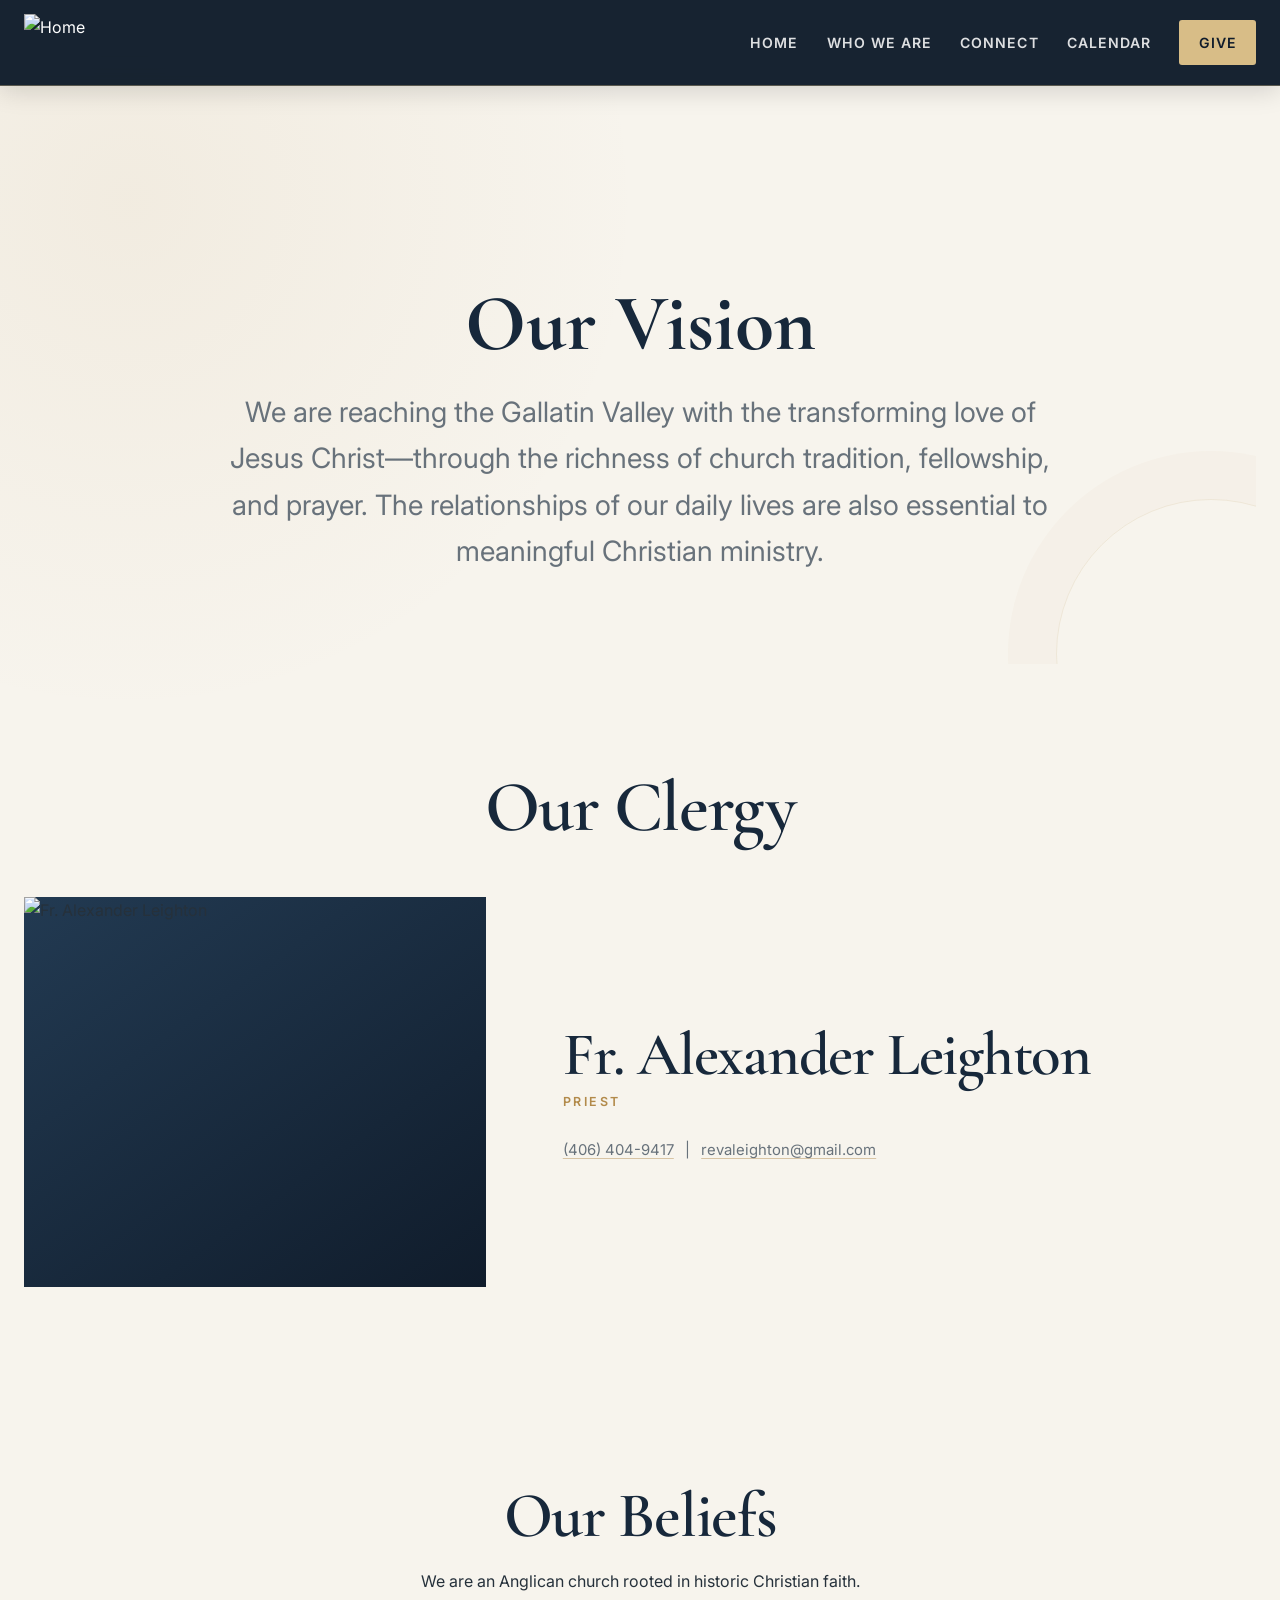
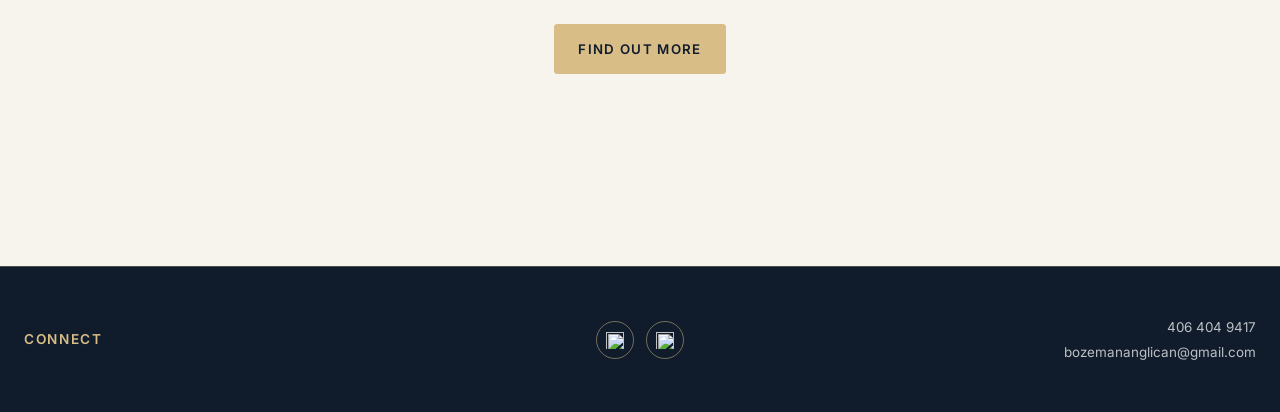
==== about.html @ e76852f2 "first commit" ====
<!DOCTYPE html>
<html lang="en">
    <head>
        <meta charset="UTF-8">
        <meta name="viewport" content="width=device-width, initial-scale=1.0">

        <title>About | Bozeman Anglican</title>
        
        <link rel="stylesheet" href="style.css">
    </head>

    <body>
        <div id="header"></div>

        <main class="about-page">
            <section class="vision">
                <h1>Our Vision</h1>
                <p>
                    We are reaching the Gallatin Valley with the transforming love of
                    Jesus Christ&mdash;through the richness of church tradition,
                    fellowship, and prayer. The relationships of our daily lives are
                    also essential to meaningful Christian ministry.
                </p>
            </section>

            <section class="staff" aria-labelledby="clergy-title">
                <div class="staff-heading">
                    <h2 id="clergy-title">Our Clergy</h2>
                </div>

                <div class="priest-window">
                    <img src="" alt="Fr. Alexander Leighton">
                    <div class="staff-description">
                        <h2>Fr. Alexander Leighton</h2>
                        <h3>Priest</h3>
                        <p class="staff-contact">
                            <a href="tel:+14064049417">(406) 404-9417</a>
                            <span aria-hidden="true">|</span>
                            <a href="mailto:revaleighton@gmail.com">revaleighton@gmail.com</a>
                        </p>
                    </div>
                </div>
            </section>

            <section class="beliefs">
                <h2>Our Beliefs</h2>
                <p>We are an Anglican church rooted in historic Christian faith.</p>
                <a href="https://anglicanchurch.net/about/">
                    Find out more
                </a>
            </section>
        </main>

        <div id="footer"></div>

        <script src="js/components.js"></script>
    </body>
</html>
---- style.css ----
@import url("https://fonts.googleapis.com/css2?family=Cormorant+Garamond:wght@500;600;700&family=Inter:wght@400;500;600&display=swap");

:root {
    --navy-950: #101c2b;
    --navy-900: #17283b;
    --navy-800: #223a52;
    --gold: #b28a4a;
    --gold-light: #d8bd87;
    --ivory: #f7f4ed;
    --paper: #fffdf9;
    --ink: #26313b;
    --muted: #68727b;
    --line: rgba(23, 40, 59, 0.14);
    --shadow: 0 18px 45px rgba(16, 28, 43, 0.10);
    --radius: 6px;
    --content-width: 100%;
}

*,
*::before,
*::after {
    box-sizing: border-box;
}

html {
    scroll-behavior: smooth;
}

body {
    min-height: 100vh;
    margin: 0;
    display: flex;
    flex-direction: column;
    color: var(--ink);
    background:
        radial-gradient(circle at 10% 10%, rgba(178, 138, 74, 0.08), transparent 32rem),
        var(--ivory);
    font-family: "Inter", system-ui, -apple-system, BlinkMacSystemFont, "Segoe UI", sans-serif;
    font-size: 1rem;
    line-height: 1.7;
    -webkit-font-smoothing: antialiased;
}

main,
.staff,
.beliefs,
.vision {
    width: min(calc(100% - 3rem), var(--content-width));
    margin-inline: auto;
}

h1,
h2,
h3,
h4 {
    margin-top: 0;
    color: var(--navy-900);
    font-family: "Cormorant Garamond", Georgia, serif;
    line-height: 1.15;
}

h2 {
    margin-bottom: 1rem;
    font-size: clamp(2.25rem, 5vw, 4rem);
    font-weight: 600;
    letter-spacing: -0.02em;
}

h3 {
    margin-bottom: 0.8rem;
    font-size: clamp(1.55rem, 3vw, 2.2rem);
    font-weight: 600;
}

h4 {
    font-size: 1.2rem;
    font-weight: 600;
}

p {
    margin: 0 0 1.25rem;
}

a {
    color: inherit;
    text-underline-offset: 0.2em;
}

img {
    display: block;
    max-width: 100%;
}

/* Header and navigation */

#header {
    position: sticky;
    z-index: 100;
    top: 0;
}

header {
    min-height: 86px;
    padding: 0.8rem max(1.5rem, calc((100vw - var(--content-width)) / 2));
    display: flex;
    align-items: center;
    justify-content: space-between;
    gap: 2rem;
    color: #fff;
    background: rgba(16, 28, 43, 0.97);
    border-bottom: 1px solid rgba(216, 189, 135, 0.35);
    box-shadow: 0 5px 24px rgba(0, 0, 0, 0.14);
    backdrop-filter: blur(12px);
}

header > a {
    flex: 0 0 auto;
    text-decoration: none;
}

.logo {
    width: 190px;
    height: 58px;
    object-fit: contain;
    object-position: left center;
}

/* Provides a tasteful wordmark while the logo src is empty. */
header > a:has(.logo[src=""])::after {
    content: "BOZEMAN ANGLICAN";
    color: var(--paper);
    font-family: "Cormorant Garamond", Georgia, serif;
    font-size: 1.28rem;
    font-weight: 600;
    letter-spacing: 0.12em;
}

.logo[src=""] {
    display: none;
}

nav {
    display: flex;
    align-items: center;
    justify-content: flex-end;
    gap: clamp(1rem, 2.2vw, 2rem);
}

nav a {
    position: relative;
    padding: 0.65rem 0;
    color: rgba(255, 255, 255, 0.86);
    font-size: 0.88rem;
    font-weight: 600;
    letter-spacing: 0.075em;
    text-decoration: none;
    text-transform: uppercase;
    transition: color 180ms ease;
}

nav a::after {
    position: absolute;
    right: 0;
    bottom: 0.35rem;
    left: 0;
    height: 1px;
    content: "";
    background: var(--gold-light);
    transform: scaleX(0);
    transition: transform 180ms ease;
}

nav a:hover,
nav a:focus-visible {
    color: #fff;
}

nav a:hover::after,
nav a:focus-visible::after {
    transform: scaleX(1);
}

nav a:last-child {
    padding: 0.65rem 1.2rem;
    color: var(--navy-950);
    background: var(--gold-light);
    border-radius: 3px;
}

nav a:last-child::after {
    display: none;
}

nav a:last-child:hover,
nav a:last-child:focus-visible {
    background: #ead29f;
}

/* Home page */
.content {
    padding-block: clamp(2.5rem, 6vw, 5rem);
}

.hero {
    position: relative;
    min-height: clamp(430px, 65vh, 680px);
    padding: clamp(3rem, 8vw, 7rem);
    display: flex;
    flex-direction: column;
    align-items: center;
    justify-content: center;
    overflow: hidden;
    color: #fff;
    text-align: center;
    background:
        linear-gradient(135deg, rgba(16, 28, 43, 0.96), rgba(34, 58, 82, 0.82)),
        linear-gradient(45deg, #17283b, #3a5165);
    border-radius: var(--radius);
    box-shadow: var(--shadow);
    isolation: isolate;
}

.hero::after {
    position: absolute;
    top: 50%;
    left: 50%;
    z-index: -1;
    width: min(58vw, 520px);
    aspect-ratio: 1;
    content: "";
    border: 1px solid rgba(216, 189, 135, 0.12);
    border-radius: 50%;
    transform: translate(-50%, -50%);
    box-shadow:
        0 0 0 70px rgba(216, 189, 135, 0.035),
        0 0 0 140px rgba(216, 189, 135, 0.02);
}

.hero::before {
    position: absolute;
    inset: 1rem;
    z-index: -1;
    content: "";
    border: 1px solid rgba(216, 189, 135, 0.4);
    pointer-events: none;
}

.hero-img {
    position: absolute;
    inset: 0;
    z-index: -2;
    width: 100%;
    height: 100%;
    object-fit: cover;
    opacity: 0.42;
}

.hero-img[src=""] {
    display: none;
}

.hero h1 {
    color: #fff;
}

.hero h1 {
    max-width: 850px;
    margin-bottom: 0.8rem;
    font-family: "Cormorant Garamond", Georgia, serif;
    font-size: clamp(3.4rem, 9vw, 7.25rem);
    font-weight: 600;
    letter-spacing: -0.035em;
    line-height: 0.95;
}

.hero-message {
    max-width: 760px;
    margin-top: 2rem;
    margin-bottom: 2rem;
    color: rgba(255, 255, 255, 0.88);
    font-size: clamp(1.05rem, 2.2vw, 1.45rem);
    line-height: 1.6;
}
.hero .button-light {
    color: #fff;
    background: transparent;
    border-color: rgba(255, 255, 255, 0.62);
}

.hero .button-light:hover {
    color: var(--navy-950);
    background: #fff;
    border-color: #fff;
}

.home-values {
    max-width: 950px;
    margin: clamp(5rem, 10vw, 9rem) auto 0;
    padding: 0 clamp(1.5rem, 5vw, 3rem);
    text-align: center;
}

.home-values h2 {
    max-width: 850px;
    margin: 0 auto 1.75rem;

    font-size: clamp(2.2rem, 4.5vw, 4rem);
    font-weight: 500;
    line-height: 1.15;
    letter-spacing: -0.025em;
    color: var(--navy-900);
}

.home-values a {
    font-size: 0.78rem;
    font-weight: 600;
    letter-spacing: 0.12em;
    text-transform: uppercase;
    text-decoration: none;
}

.sunday-worship {
    width: 100%;
    margin: clamp(3.5rem, 8vw, 6rem) auto 0;
    position: relative;
    z-index: 2;
}

.service-heading {
    max-width: 650px;
    margin: 0 auto clamp(2rem, 5vw, 3rem);
    text-align: center;
}

.service-heading h2 {
    margin-bottom: 0.55rem;
    font-size: clamp(2rem, 4vw, 3rem);
}

.service-heading > p:last-child {
    margin: 0;
    color: var(--muted);
}

.service-details {
    display: grid;
    grid-template-columns: 1fr 1fr;
    border-bottom: 1px solid var(--line);
}

.service-detail {
    padding: 1.6rem clamp(1rem, 3vw, 2.25rem);
    display: flex;
    align-items: center;
    gap: 1rem;
}

.service-detail + .service-detail {
    border-left: 1px solid var(--line);
}

.service-icon {
    width: 44px;
    height: 44px;
    flex: 0 0 auto;
    display: grid;
    place-items: center;
    color: var(--gold);
    border: 1px solid rgba(178, 138, 74, 0.38);
    border-radius: 50%;
    font-size: 1.25rem;
}

.service-detail div {
    display: flex;
    flex-direction: column;
}

.service-detail strong {
    color: var(--navy-900);
    font-size: 1.45rem;
    line-height: 1.25;
}

.service-detail div > span:last-child:not(.service-label) {
    color: var(--muted);
    font-size: 0.86rem;
}

.service-detail.time {
    justify-content: right;
}
.service-detail.location {
    justify-content: left;
}

.home-values .home-link {
    margin-top: 0.5rem;
}

.sunday-worship .home-link {
    margin-top: 1.75rem;
}
.home-link {
    display: block;
    width: fit-content;
    margin: 0 auto;
    padding: 0.8rem 1.5rem;

    color: var(--navy-950);
    background: var(--gold-light);
    border: 1px solid var(--gold-light);
    border-radius: 3px;

    font-size: 0.78rem;
    font-weight: 600;
    letter-spacing: 0.12em;
    line-height: 1;
    text-decoration: none;
    text-transform: uppercase;

    transition:
        transform 180ms ease,
        background-color 180ms ease,
        border-color 180ms ease,
        box-shadow 180ms ease;
}

.home-link:hover {
    background: #fff;
    border-color: var(--gold);
    transform: translateY(-2px);
    box-shadow: 0 5px 14px rgba(16, 28, 43, 0.1);
}

.home-link:active {
    transform: translateY(0);
}

.home-values::before {
    display: block;
    width: 45px;
    height: 1px;
    margin: 0 auto 2rem;
    content: "";
    background: var(--gold);
}
.home-values::after {
    display: block;
    width: 45px;
    height: 1px;
    margin: 2rem auto 0;
    content: "";
    background: var(--gold);
}

/* About page */

.about-page {
    padding-block: clamp(3.5rem, 8vw, 7rem);
}

.about-page > .vision,
.about-page > .staff,
.about-page > .beliefs {
    width: 100%;
}

.vision {
    max-width: none;
    position: relative;
    overflow: hidden;
}

.vision::after {
    position: absolute;
    right: -110px;
    bottom: -145px;
    width: 310px;
    height: 310px;
    content: "";
    border: 1px solid rgba(178, 138, 74, 0.13);
    border-radius: 50%;
    box-shadow: 0 0 0 48px rgba(178, 138, 74, 0.03);
    pointer-events: none;
}

.vision h1,
.vision p {
    position: relative;
    z-index: 1;
}

.vision h1 {
    margin-bottom: 1.2rem;
    font-size: clamp(3rem, 7vw, 5rem);
}

.vision > p:last-child {
    max-width: 820px;
    margin: 0 auto;
    color: var(--muted);
    font-size: clamp(1.35rem, 2.5vw, 1.75rem);
    line-height: 1.65;
}

.staff {
    padding-top: clamp(4rem, 8vw, 7rem);
}

.staff-heading {
    max-width: 720px;
    margin: 0 auto clamp(2rem, 5vw, 3rem);
    text-align: center;
}

.staff-heading h2 {
    margin-bottom: 0;
    font-size: clamp(2.75rem, 6vw, 4.5rem);
}

.staff-heading > p:last-child {
    margin: 0;
    color: var(--muted);
    font-size: 1.05rem;
}

.priest-window {
    display: grid;
    grid-template-columns: minmax(240px, 0.75fr) minmax(300px, 1.25fr);
    min-height: 390px;
    overflow: hidden;
}

.priest-window > img {
    width: 100%;
    height: 100%;
    min-height: 390px;
    object-fit: cover;
    background: linear-gradient(145deg, var(--navy-800), var(--navy-950));
}

.priest-window > img[src=""] {
    display: block;
}

.staff-description {
    padding: clamp(2.5rem, 6vw, 5rem);
    display: flex;
    flex-direction: column;
    justify-content: center;
}

.staff-description h2 {
    margin-bottom: 0.35rem;
    font-size: clamp(2.3rem, 5vw, 3.8rem);
}

.staff-description h3 {
    margin-bottom: 1.8rem;
    color: var(--gold);
    font-family: "Inter", sans-serif;
    font-size: 0.78rem;
    letter-spacing: 0.2em;
    text-transform: uppercase;
}

.staff-description p:last-child {
    margin-bottom: 0;
    color: var(--muted);
    font-size: 0.93rem;
}

.staff-contact {
    display: flex;
    flex-wrap: wrap;
    gap: 0.25rem 0.7rem;
}

.staff-contact a {
    text-decoration-color: rgba(178, 138, 74, 0.45);
}

.staff-contact a:hover {
    color: var(--gold);
}

.beliefs,
.vision {
    padding: clamp(3.5rem, 7vw, 6rem) clamp(1.5rem, 6vw, 6rem);
    text-align: center;
}

.beliefs {
    margin-top: clamp(4rem, 8vw, 7rem);
}

.beliefs > p {
    margin-bottom: 1.8rem;
}

.beliefs a,
.button {
    display: inline-block;
    padding: 0.8rem 1.45rem;
    color: var(--navy-950);
    background: var(--gold-light);
    border: 1px solid var(--gold-light);
    border-radius: 3px;
    font-size: 0.83rem;
    font-weight: 600;
    letter-spacing: 0.1em;
    text-decoration: none;
    text-transform: uppercase;
    transition: transform 180ms ease, background 180ms ease;
}

.beliefs a:hover,
.button:hover {
    background: #ead29f;
    transform: translateY(-2px);
}

/* Connect page */

.connect-page {
    padding-block: clamp(3.5rem, 8vw, 7rem);
}

.connect-intro {
    max-width: 760px;
    margin: 0 auto clamp(2.5rem, 6vw, 4.5rem);
    text-align: center;
}

.eyebrow {
    margin-bottom: 0.7rem;
    color: var(--gold);
    font-size: 0.76rem;
    font-weight: 600;
    letter-spacing: 0.2em;
    text-transform: uppercase;
}

.connect-intro h1 {
    margin-bottom: 1.2rem;
    font-size: clamp(3rem, 7vw, 5.25rem);
    letter-spacing: -0.03em;
}

.connect-intro > p:last-child {
    max-width: 650px;
    margin: 0 auto;
    color: var(--muted);
    font-size: 1.08rem;
}

.contact-options {
    display: grid;
    grid-template-columns: repeat(2, minmax(0, 1fr));
    gap: 1.25rem;
}

.contact-card {
    min-width: 0;
    padding: clamp(2rem, 5vw, 3.25rem);
    display: flex;
    flex-direction: column;
    align-items: flex-start;
    color: var(--ink);
    background: var(--paper);
    border: 1px solid var(--line);
    border-top: 4px solid var(--gold);
    border-radius: var(--radius);
    box-shadow: 0 12px 32px rgba(16, 28, 43, 0.07);
    text-decoration: none;
    transition: transform 180ms ease, box-shadow 180ms ease, border-color 180ms ease;
}

.contact-card:hover {
    border-color: rgba(178, 138, 74, 0.55);
    box-shadow: var(--shadow);
    transform: translateY(-4px);
}

.contact-icon {
    width: 48px;
    height: 48px;
    margin-bottom: 1.4rem;
    display: grid;
    place-items: center;
    color: var(--paper);
    background: var(--navy-900);
    border-radius: 50%;
    font-family: Georgia, serif;
    font-size: 1.3rem;
}

.contact-label {
    margin-bottom: 0.35rem;
    color: var(--muted);
    font-size: 0.75rem;
    font-weight: 600;
    letter-spacing: 0.14em;
    text-transform: uppercase;
}

.contact-card strong {
    max-width: 100%;
    color: var(--navy-900);
    font-family: "Cormorant Garamond", Georgia, serif;
    font-size: clamp(1.5rem, 3vw, 2rem);
    line-height: 1.25;
    overflow-wrap: anywhere;
}

.contact-action {
    margin-top: 1.4rem;
    color: var(--gold);
    font-size: 0.84rem;
    font-weight: 600;
}

.guest-connection,
.app-connections {
    margin-top: 1.25rem;
    padding: clamp(2.5rem, 6vw, 4.5rem);
    display: flex;
    align-items: center;
    justify-content: space-between;
    gap: clamp(2rem, 5vw, 5rem);
    border-radius: var(--radius);
}

.guest-connection {
    background: var(--navy-900);
    box-shadow: var(--shadow);
}

.guest-connection > div,
.app-connections > div {
    max-width: 650px;
}

.guest-connection h2,
.app-connections h2 {
    margin-bottom: 0.7rem;
    font-size: clamp(2.2rem, 5vw, 3.5rem);
}

.guest-connection h2,
.guest-connection p:not(.eyebrow) {
    color: #fff;
}

.guest-connection p:last-child,
.app-connections p:last-child {
    margin-bottom: 0;
}

.button {
    flex: 0 0 auto;
    text-align: center;
}

.button-gold {
    min-width: 215px;
}

.app-connections {
    margin-bottom: 0;
    background: rgba(255, 253, 249, 0.68);
    border: 1px solid var(--line);
}

.button-outline {
    min-width: 215px;
    color: var(--navy-900);
    background: transparent;
    border-color: var(--navy-900);
}

.button-outline:hover {
    color: #fff;
    background: var(--navy-900);
}

/* Footer */

#footer {
    margin-top: auto;
}

footer {
    padding: 3rem max(1.5rem, calc((100vw - var(--content-width)) / 2));
    display: grid;
    grid-template-columns: 1fr auto 1fr;
    align-items: center;
    gap: 2rem;
    color: rgba(255, 255, 255, 0.78);
    background: var(--navy-950);
    border-top: 1px solid rgba(216, 189, 135, 0.3);
}

footer > a {
    width: fit-content;
    color: var(--gold-light);
    font-size: 0.85rem;
    font-weight: 600;
    letter-spacing: 0.12em;
    text-decoration: none;
    text-transform: uppercase;
}

.footer-socials {
    display: flex;
    align-items: center;
    justify-content: center;
    gap: 0.8rem;
}

.footer-socials a {
    width: 38px;
    height: 38px;
    display: grid;
    place-items: center;
    border: 1px solid rgba(216, 189, 135, 0.5);
    border-radius: 50%;
    transition: background 180ms ease, border-color 180ms ease;
}

.footer-socials a:hover {
    background: rgba(216, 189, 135, 0.14);
    border-color: var(--gold-light);
}

.footer-socials img {
    width: 18px;
    height: 18px;
    object-fit: contain;
}

footer h4 {
    margin: 0;
    color: rgba(255, 255, 255, 0.72);
    font-family: "Inter", sans-serif;
    font-size: 0.84rem;
    font-weight: 400;
    line-height: 1.8;
    text-align: right;
}

/* Keyboard access */

:focus-visible {
    outline: 3px solid var(--gold-light);
    outline-offset: 4px;
}

/* Responsive layout */

@media (max-width: 760px) {
    header {
        padding-block: 1rem;
        flex-direction: column;
        gap: 0.55rem;
    }

    nav {
        width: 100%;
        justify-content: center;
        flex-wrap: wrap;
        gap: 0.2rem 1rem;
    }

    nav a {
        font-size: 0.73rem;
    }

    main,
    .staff,
    .beliefs,
    .vision {
        width: min(calc(100% - 2rem), var(--content-width));
    }

    .hero {
        min-height: 460px;
        padding: 2.5rem 1.75rem;
    }

    .hero::before {
        inset: 0.65rem;
    }

    .sunday-worship {
        width: calc(100% - 1.5rem);
    }

    .service-details {
        grid-template-columns: 1fr;
    }

    .service-detail + .service-detail {
        border-top: 1px solid var(--line);
        border-left: 0;
    }

    .home-welcome {
        grid-template-columns: 1fr;
        gap: 2.5rem;
    }

    .priest-window {
        grid-template-columns: 1fr;
    }

    .contact-options {
        grid-template-columns: 1fr;
    }

    .contact-card {
        align-items: center;
        text-align: center;
    }

    .guest-connection,
    .app-connections {
        flex-direction: column;
        text-align: center;
    }

    .button {
        width: min(100%, 310px);
    }

    .priest-window > img {
        min-height: 280px;
        max-height: 360px;
    }

    .staff-description {
        padding: 2.5rem 1.75rem;
        text-align: center;
    }

    footer {
        grid-template-columns: 1fr;
        justify-items: center;
        text-align: center;
    }

    footer h4 {
        text-align: center;
    }
}

@media (prefers-reduced-motion: reduce) {
    html {
        scroll-behavior: auto;
    }

    *,
    *::before,
    *::after {
        transition-duration: 0.01ms !important;
    }
}
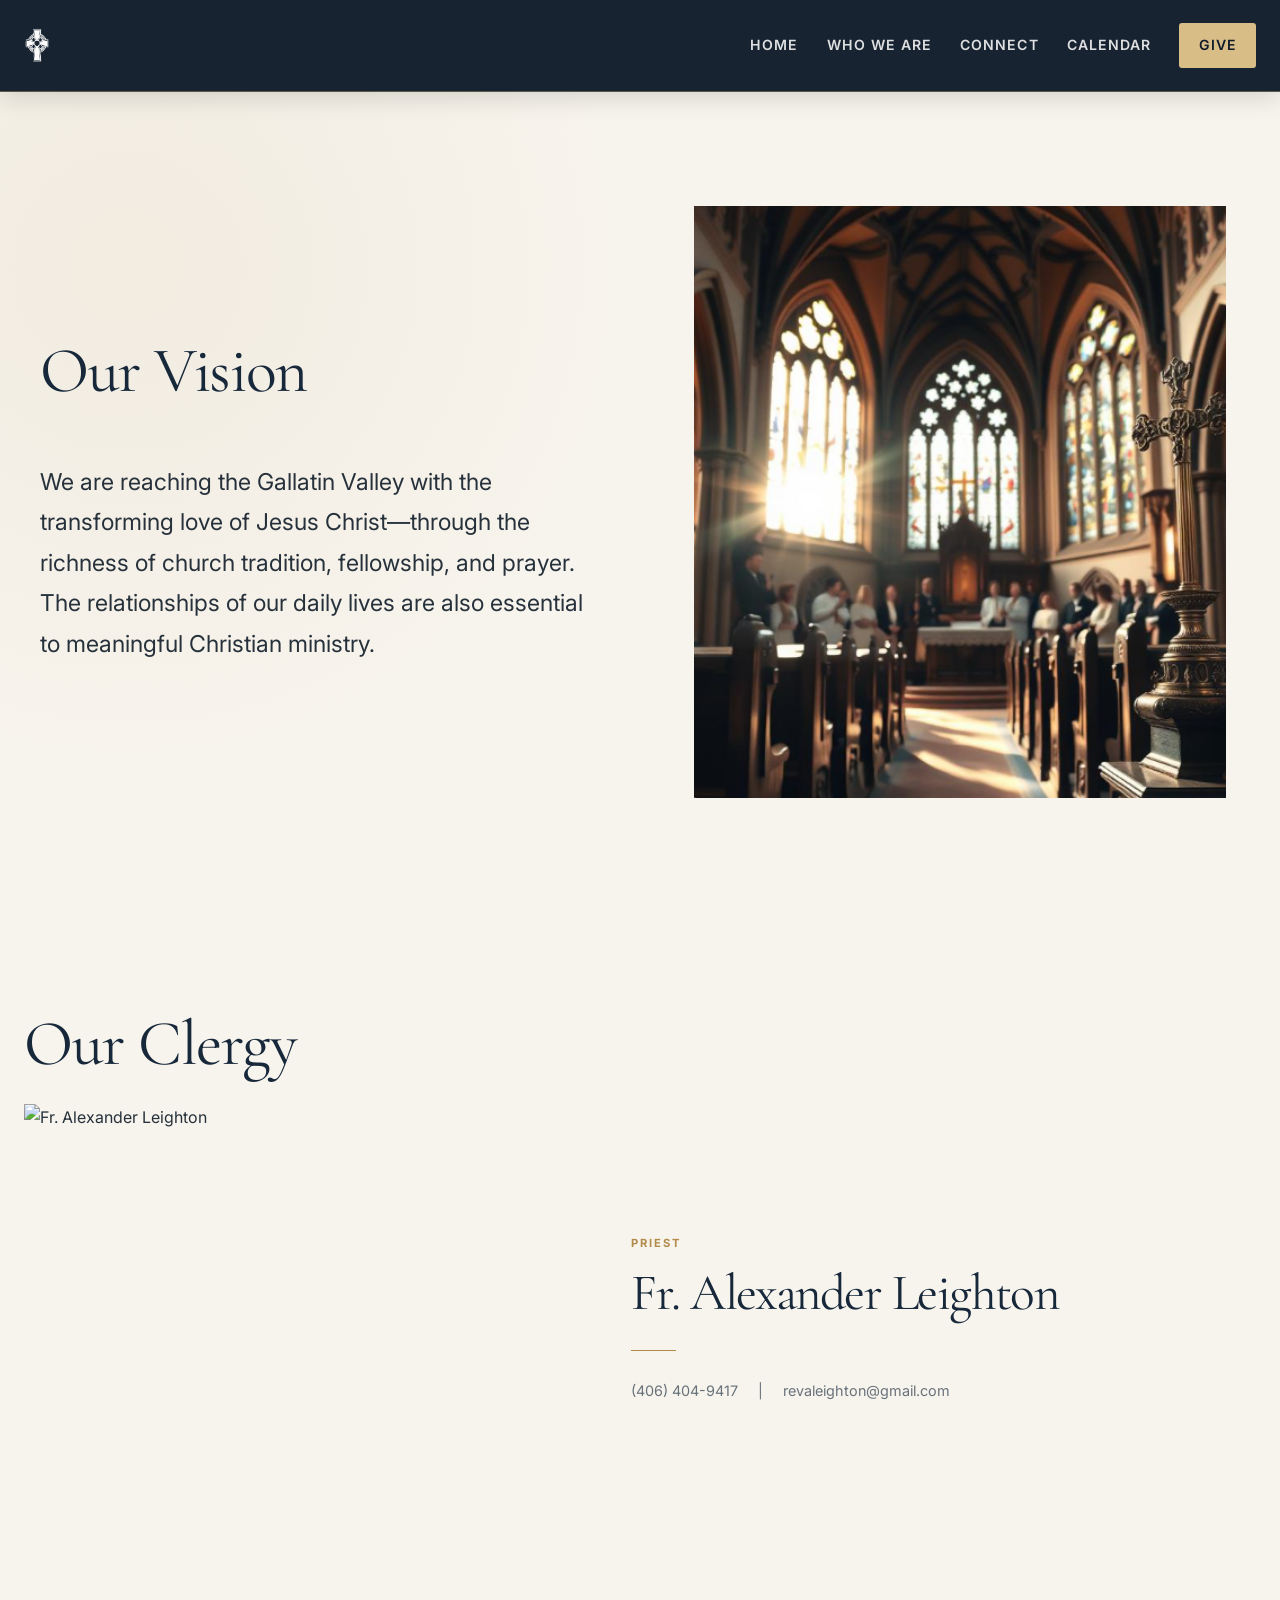
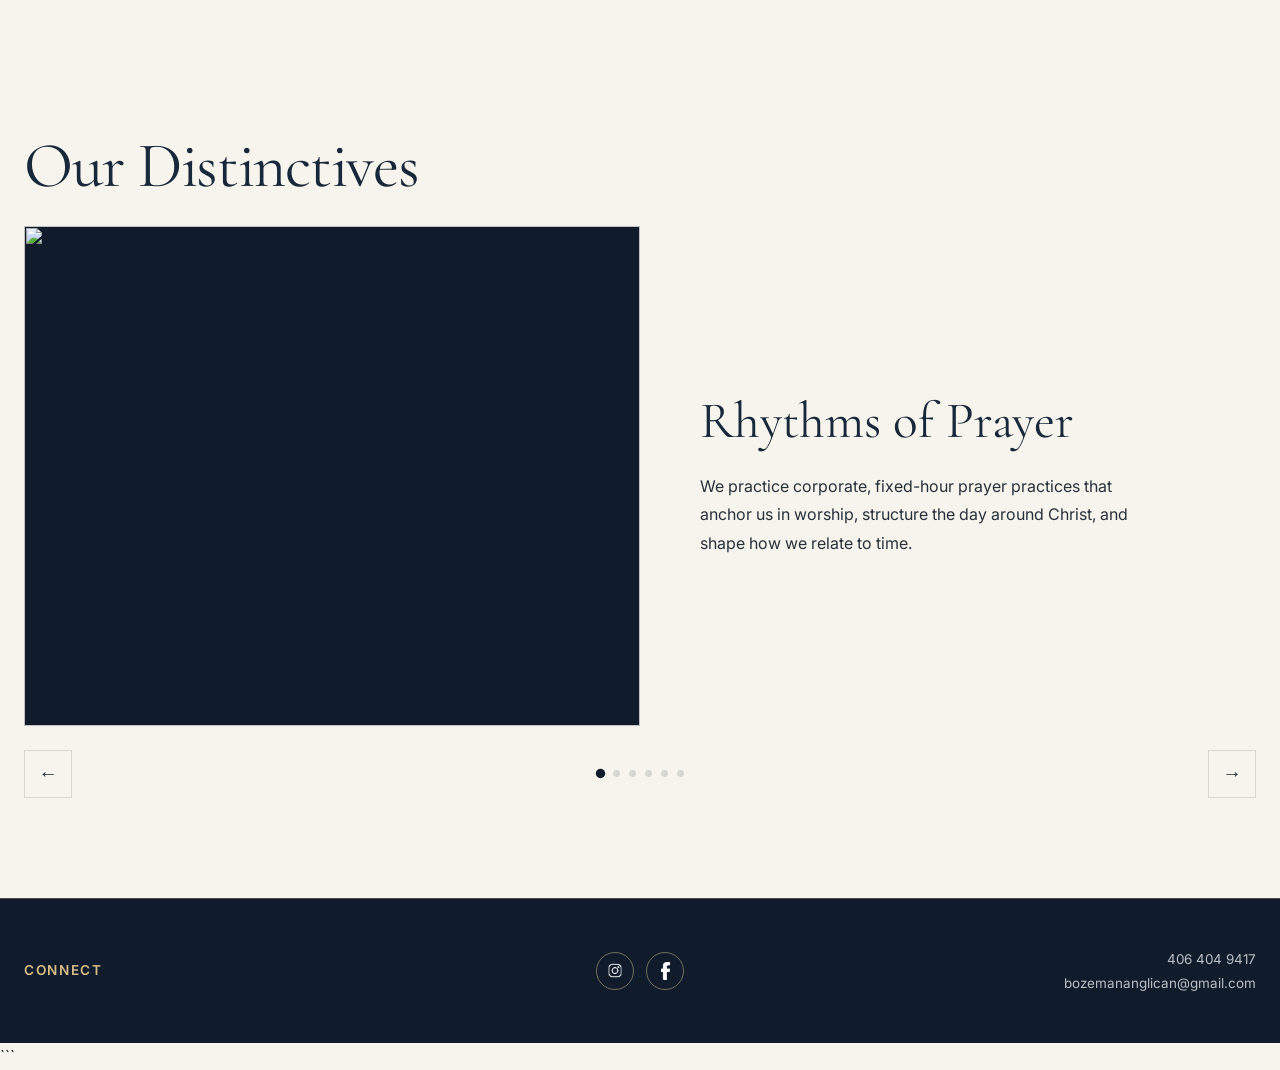
==== commit 908b3179: "added distinctives, images, and worked on cleaning up about page" ====
--- a/about.html
+++ b/about.html
@@ -1,58 +1,230 @@
 <!DOCTYPE html>
 <html lang="en">
-    <head>
-        <meta charset="UTF-8">
-        <meta name="viewport" content="width=device-width, initial-scale=1.0">
-
-        <title>About | Bozeman Anglican</title>
-        
-        <link rel="stylesheet" href="style.css">
-    </head>
-
-    <body>
-        <div id="header"></div>
-
-        <main class="about-page">
-            <section class="vision">
-                <h1>Our Vision</h1>
-                <p>
-                    We are reaching the Gallatin Valley with the transforming love of
-                    Jesus Christ&mdash;through the richness of church tradition,
-                    fellowship, and prayer. The relationships of our daily lives are
-                    also essential to meaningful Christian ministry.
-                </p>
-            </section>
-
-            <section class="staff" aria-labelledby="clergy-title">
-                <div class="staff-heading">
-                    <h2 id="clergy-title">Our Clergy</h2>
-                </div>
-
-                <div class="priest-window">
-                    <img src="" alt="Fr. Alexander Leighton">
+<head>
+    <meta charset="UTF-8">
+    <meta name="viewport" content="width=device-width, initial-scale=1.0">
+
+    <title>About | Bozeman Anglican</title>
+
+    <link rel="stylesheet" href="style.css">
+    <link rel="stylesheet" href="about.css">
+</head>
+
+<body>
+    <div id="header"></div>
+
+    <main class="about-page">
+
+        <!-- Vision -->
+        <section class="vision">
+            <div class="vision-inner">
+                <div class="vision-content">
+                    <h2>Our Vision</h2>
+
+                    <div class="vision-rule"></div>
+
+                    <p>
+                        We are reaching the Gallatin Valley with the transforming love of
+                        Jesus Christ&mdash;through the richness of church tradition,
+                        fellowship, and prayer. The relationships of our daily lives are
+                        also essential to meaningful Christian ministry.
+                    </p>
+                </div>
+
+                <div class="vision-image">
+                    <img src="images/about-vison.png" alt="">
+                </div>
+            </div>
+        </section>
+
+
+        <!-- Clergy -->
+        <section class="staff">
+            <div class="staff-inner">
+                <h2>Our Clergy</h2>
+
+                <div class="staff-window">
+
+                    <div class="staff-image">
+                        <img src="" alt="Fr. Alexander Leighton">
+                    </div>
+
                     <div class="staff-description">
-                        <h2>Fr. Alexander Leighton</h2>
-                        <h3>Priest</h3>
+                        <p class="staff-role">Priest</p>
+
+                        <h3>Fr. Alexander Leighton</h3>
+
+                        <div class="staff-rule"></div>
+
                         <p class="staff-contact">
                             <a href="tel:+14064049417">(406) 404-9417</a>
                             <span aria-hidden="true">|</span>
-                            <a href="mailto:revaleighton@gmail.com">revaleighton@gmail.com</a>
+                            <a href="mailto:revaleighton@gmail.com">
+                                revaleighton@gmail.com
+                            </a>
                         </p>
                     </div>
-                </div>
-            </section>
-
-            <section class="beliefs">
-                <h2>Our Beliefs</h2>
-                <p>We are an Anglican church rooted in historic Christian faith.</p>
-                <a href="https://anglicanchurch.net/about/">
-                    Find out more
-                </a>
-            </section>
-        </main>
-
-        <div id="footer"></div>
-
-        <script src="js/components.js"></script>
-    </body>
+
+                </div>
+            </div>
+        </section>
+
+
+        <!-- Distinctives -->
+        <section class="beliefs">
+            <div class="beliefs-inner">
+                <h2>Our Distinctives</h2>
+
+                <div class="beliefs-slider">
+
+                    <div class="beliefs-slides">
+
+                        <article class="beliefs-slide active">
+                            <div class="belief-image">
+                                <img src="" alt="">
+                            </div>
+
+                            <div class="beliefs-section-text">
+                                <h4>Rhythms of Prayer</h4>
+                                <p>
+                                    We practice corporate, fixed-hour prayer practices
+                                    that anchor us in worship, structure the day around Christ,
+                                    and shape how we relate to time.
+                                </p>
+                            </div>
+                        </article>
+
+
+                        <article class="beliefs-slide">
+                            <div class="belief-image">
+                                <img src="" alt="">
+                            </div>
+
+                            <div class="beliefs-section-text">
+                                <h4>Life Together</h4>
+                                <p>
+                                    We embody hospitality that invites relationship,
+                                    strengthens community, and welcomes the wandering
+                                    to build belonging in our everyday lives.
+                                </p>
+                            </div>
+                        </article>
+
+
+                        <article class="beliefs-slide">
+                            <div class="belief-image">
+                                <img src="" alt="">
+                            </div>
+
+                            <div class="beliefs-section-text">
+                                <h4>Thin Places</h4>
+                                <p>
+                                    We embrace a sacramental view of reality that notices
+                                    God's power and presence and is awake to the wonder
+                                    of life on the land with Him.
+                                </p>
+                            </div>
+                        </article>
+
+
+                        <article class="beliefs-slide">
+                            <div class="belief-image">
+                                <img src="" alt="">
+                            </div>
+
+                            <div class="beliefs-section-text">
+                                <h4>Threshold Spaces</h4>
+                                <p>
+                                    We are building bridges through low-risk exploration
+                                    opportunities that cultivate curiosity and welcome questions.
+                                </p>
+                            </div>
+                        </article>
+
+
+                        <article class="beliefs-slide">
+                            <div class="belief-image">
+                                <img src="" alt="">
+                            </div>
+
+                            <div class="beliefs-section-text">
+                                <h4>Kindred Callings</h4>
+                                <p>
+                                    We intentionally foster spiritual friendships which are marked
+                                    by deep discernment and profound transformation to produce wise,
+                                    relational leaders.
+                                </p>
+                            </div>
+                        </article>
+
+
+                        <article class="beliefs-slide">
+                            <div class="belief-image">
+                                <img src="" alt="">
+                            </div>
+
+                            <div class="beliefs-section-text">
+                                <h4>Anglican</h4>
+                                <p>
+                                    We are an Anglican church rooted in historic Christian faith.
+                                </p>
+
+                                <a
+                                    href="https://anglicanchurch.net/about/"
+                                    class="belief-link"
+                                    target="_blank"
+                                    rel="noopener noreferrer"
+                                >
+                                    Find out more
+                                </a>
+                            </div>
+                        </article>
+
+                    </div>
+
+
+                    <!-- Slider controls -->
+                    <div class="beliefs-controls">
+
+                        <button
+                            class="beliefs-arrow"
+                            id="belief-prev"
+                            type="button"
+                            aria-label="Previous distinctive"
+                        >
+                            <span aria-hidden="true">←</span>
+                        </button>
+
+                        <div class="beliefs-dots" aria-label="Choose a distinctive">
+                            <button class="belief-dot active" type="button" aria-label="Go to Rhythms of Prayer"></button>
+                            <button class="belief-dot" type="button" aria-label="Go to Life Together"></button>
+                            <button class="belief-dot" type="button" aria-label="Go to Thin Places"></button>
+                            <button class="belief-dot" type="button" aria-label="Go to Threshold Spaces"></button>
+                            <button class="belief-dot" type="button" aria-label="Go to Kindred Callings"></button>
+                            <button class="belief-dot" type="button" aria-label="Go to Anglican"></button>
+                        </div>
+
+                        <button
+                            class="beliefs-arrow"
+                            id="belief-next"
+                            type="button"
+                            aria-label="Next distinctive"
+                        >
+                            <span aria-hidden="true">→</span>
+                        </button>
+
+                    </div>
+
+                </div>
+            </div>
+
+        </section>
+
+    </main>
+
+    <div id="footer"></div>
+    <script src="js/beliefs.js"></script>
+    <script src="js/components.js"></script>
+</body>
 </html>
+```
--- a/style.css
+++ b/style.css
@@ -41,13 +41,7 @@
     -webkit-font-smoothing: antialiased;
 }
 
-main,
-.staff,
-.beliefs,
-.vision {
-    width: min(calc(100% - 3rem), var(--content-width));
-    margin-inline: auto;
-}
+
 
 h1,
 h2,
@@ -119,8 +113,8 @@
 }
 
 .logo {
-    width: 190px;
-    height: 58px;
+    width: 240px;
+    height: 65px;
     object-fit: contain;
     object-position: left center;
 }
@@ -196,595 +190,6 @@
     background: #ead29f;
 }
 
-/* Home page */
-.content {
-    padding-block: clamp(2.5rem, 6vw, 5rem);
-}
-
-.hero {
-    position: relative;
-    min-height: clamp(430px, 65vh, 680px);
-    padding: clamp(3rem, 8vw, 7rem);
-    display: flex;
-    flex-direction: column;
-    align-items: center;
-    justify-content: center;
-    overflow: hidden;
-    color: #fff;
-    text-align: center;
-    background:
-        linear-gradient(135deg, rgba(16, 28, 43, 0.96), rgba(34, 58, 82, 0.82)),
-        linear-gradient(45deg, #17283b, #3a5165);
-    border-radius: var(--radius);
-    box-shadow: var(--shadow);
-    isolation: isolate;
-}
-
-.hero::after {
-    position: absolute;
-    top: 50%;
-    left: 50%;
-    z-index: -1;
-    width: min(58vw, 520px);
-    aspect-ratio: 1;
-    content: "";
-    border: 1px solid rgba(216, 189, 135, 0.12);
-    border-radius: 50%;
-    transform: translate(-50%, -50%);
-    box-shadow:
-        0 0 0 70px rgba(216, 189, 135, 0.035),
-        0 0 0 140px rgba(216, 189, 135, 0.02);
-}
-
-.hero::before {
-    position: absolute;
-    inset: 1rem;
-    z-index: -1;
-    content: "";
-    border: 1px solid rgba(216, 189, 135, 0.4);
-    pointer-events: none;
-}
-
-.hero-img {
-    position: absolute;
-    inset: 0;
-    z-index: -2;
-    width: 100%;
-    height: 100%;
-    object-fit: cover;
-    opacity: 0.42;
-}
-
-.hero-img[src=""] {
-    display: none;
-}
-
-.hero h1 {
-    color: #fff;
-}
-
-.hero h1 {
-    max-width: 850px;
-    margin-bottom: 0.8rem;
-    font-family: "Cormorant Garamond", Georgia, serif;
-    font-size: clamp(3.4rem, 9vw, 7.25rem);
-    font-weight: 600;
-    letter-spacing: -0.035em;
-    line-height: 0.95;
-}
-
-.hero-message {
-    max-width: 760px;
-    margin-top: 2rem;
-    margin-bottom: 2rem;
-    color: rgba(255, 255, 255, 0.88);
-    font-size: clamp(1.05rem, 2.2vw, 1.45rem);
-    line-height: 1.6;
-}
-.hero .button-light {
-    color: #fff;
-    background: transparent;
-    border-color: rgba(255, 255, 255, 0.62);
-}
-
-.hero .button-light:hover {
-    color: var(--navy-950);
-    background: #fff;
-    border-color: #fff;
-}
-
-.home-values {
-    max-width: 950px;
-    margin: clamp(5rem, 10vw, 9rem) auto 0;
-    padding: 0 clamp(1.5rem, 5vw, 3rem);
-    text-align: center;
-}
-
-.home-values h2 {
-    max-width: 850px;
-    margin: 0 auto 1.75rem;
-
-    font-size: clamp(2.2rem, 4.5vw, 4rem);
-    font-weight: 500;
-    line-height: 1.15;
-    letter-spacing: -0.025em;
-    color: var(--navy-900);
-}
-
-.home-values a {
-    font-size: 0.78rem;
-    font-weight: 600;
-    letter-spacing: 0.12em;
-    text-transform: uppercase;
-    text-decoration: none;
-}
-
-.sunday-worship {
-    width: 100%;
-    margin: clamp(3.5rem, 8vw, 6rem) auto 0;
-    position: relative;
-    z-index: 2;
-}
-
-.service-heading {
-    max-width: 650px;
-    margin: 0 auto clamp(2rem, 5vw, 3rem);
-    text-align: center;
-}
-
-.service-heading h2 {
-    margin-bottom: 0.55rem;
-    font-size: clamp(2rem, 4vw, 3rem);
-}
-
-.service-heading > p:last-child {
-    margin: 0;
-    color: var(--muted);
-}
-
-.service-details {
-    display: grid;
-    grid-template-columns: 1fr 1fr;
-    border-bottom: 1px solid var(--line);
-}
-
-.service-detail {
-    padding: 1.6rem clamp(1rem, 3vw, 2.25rem);
-    display: flex;
-    align-items: center;
-    gap: 1rem;
-}
-
-.service-detail + .service-detail {
-    border-left: 1px solid var(--line);
-}
-
-.service-icon {
-    width: 44px;
-    height: 44px;
-    flex: 0 0 auto;
-    display: grid;
-    place-items: center;
-    color: var(--gold);
-    border: 1px solid rgba(178, 138, 74, 0.38);
-    border-radius: 50%;
-    font-size: 1.25rem;
-}
-
-.service-detail div {
-    display: flex;
-    flex-direction: column;
-}
-
-.service-detail strong {
-    color: var(--navy-900);
-    font-size: 1.45rem;
-    line-height: 1.25;
-}
-
-.service-detail div > span:last-child:not(.service-label) {
-    color: var(--muted);
-    font-size: 0.86rem;
-}
-
-.service-detail.time {
-    justify-content: right;
-}
-.service-detail.location {
-    justify-content: left;
-}
-
-.home-values .home-link {
-    margin-top: 0.5rem;
-}
-
-.sunday-worship .home-link {
-    margin-top: 1.75rem;
-}
-.home-link {
-    display: block;
-    width: fit-content;
-    margin: 0 auto;
-    padding: 0.8rem 1.5rem;
-
-    color: var(--navy-950);
-    background: var(--gold-light);
-    border: 1px solid var(--gold-light);
-    border-radius: 3px;
-
-    font-size: 0.78rem;
-    font-weight: 600;
-    letter-spacing: 0.12em;
-    line-height: 1;
-    text-decoration: none;
-    text-transform: uppercase;
-
-    transition:
-        transform 180ms ease,
-        background-color 180ms ease,
-        border-color 180ms ease,
-        box-shadow 180ms ease;
-}
-
-.home-link:hover {
-    background: #fff;
-    border-color: var(--gold);
-    transform: translateY(-2px);
-    box-shadow: 0 5px 14px rgba(16, 28, 43, 0.1);
-}
-
-.home-link:active {
-    transform: translateY(0);
-}
-
-.home-values::before {
-    display: block;
-    width: 45px;
-    height: 1px;
-    margin: 0 auto 2rem;
-    content: "";
-    background: var(--gold);
-}
-.home-values::after {
-    display: block;
-    width: 45px;
-    height: 1px;
-    margin: 2rem auto 0;
-    content: "";
-    background: var(--gold);
-}
-
-/* About page */
-
-.about-page {
-    padding-block: clamp(3.5rem, 8vw, 7rem);
-}
-
-.about-page > .vision,
-.about-page > .staff,
-.about-page > .beliefs {
-    width: 100%;
-}
-
-.vision {
-    max-width: none;
-    position: relative;
-    overflow: hidden;
-}
-
-.vision::after {
-    position: absolute;
-    right: -110px;
-    bottom: -145px;
-    width: 310px;
-    height: 310px;
-    content: "";
-    border: 1px solid rgba(178, 138, 74, 0.13);
-    border-radius: 50%;
-    box-shadow: 0 0 0 48px rgba(178, 138, 74, 0.03);
-    pointer-events: none;
-}
-
-.vision h1,
-.vision p {
-    position: relative;
-    z-index: 1;
-}
-
-.vision h1 {
-    margin-bottom: 1.2rem;
-    font-size: clamp(3rem, 7vw, 5rem);
-}
-
-.vision > p:last-child {
-    max-width: 820px;
-    margin: 0 auto;
-    color: var(--muted);
-    font-size: clamp(1.35rem, 2.5vw, 1.75rem);
-    line-height: 1.65;
-}
-
-.staff {
-    padding-top: clamp(4rem, 8vw, 7rem);
-}
-
-.staff-heading {
-    max-width: 720px;
-    margin: 0 auto clamp(2rem, 5vw, 3rem);
-    text-align: center;
-}
-
-.staff-heading h2 {
-    margin-bottom: 0;
-    font-size: clamp(2.75rem, 6vw, 4.5rem);
-}
-
-.staff-heading > p:last-child {
-    margin: 0;
-    color: var(--muted);
-    font-size: 1.05rem;
-}
-
-.priest-window {
-    display: grid;
-    grid-template-columns: minmax(240px, 0.75fr) minmax(300px, 1.25fr);
-    min-height: 390px;
-    overflow: hidden;
-}
-
-.priest-window > img {
-    width: 100%;
-    height: 100%;
-    min-height: 390px;
-    object-fit: cover;
-    background: linear-gradient(145deg, var(--navy-800), var(--navy-950));
-}
-
-.priest-window > img[src=""] {
-    display: block;
-}
-
-.staff-description {
-    padding: clamp(2.5rem, 6vw, 5rem);
-    display: flex;
-    flex-direction: column;
-    justify-content: center;
-}
-
-.staff-description h2 {
-    margin-bottom: 0.35rem;
-    font-size: clamp(2.3rem, 5vw, 3.8rem);
-}
-
-.staff-description h3 {
-    margin-bottom: 1.8rem;
-    color: var(--gold);
-    font-family: "Inter", sans-serif;
-    font-size: 0.78rem;
-    letter-spacing: 0.2em;
-    text-transform: uppercase;
-}
-
-.staff-description p:last-child {
-    margin-bottom: 0;
-    color: var(--muted);
-    font-size: 0.93rem;
-}
-
-.staff-contact {
-    display: flex;
-    flex-wrap: wrap;
-    gap: 0.25rem 0.7rem;
-}
-
-.staff-contact a {
-    text-decoration-color: rgba(178, 138, 74, 0.45);
-}
-
-.staff-contact a:hover {
-    color: var(--gold);
-}
-
-.beliefs,
-.vision {
-    padding: clamp(3.5rem, 7vw, 6rem) clamp(1.5rem, 6vw, 6rem);
-    text-align: center;
-}
-
-.beliefs {
-    margin-top: clamp(4rem, 8vw, 7rem);
-}
-
-.beliefs > p {
-    margin-bottom: 1.8rem;
-}
-
-.beliefs a,
-.button {
-    display: inline-block;
-    padding: 0.8rem 1.45rem;
-    color: var(--navy-950);
-    background: var(--gold-light);
-    border: 1px solid var(--gold-light);
-    border-radius: 3px;
-    font-size: 0.83rem;
-    font-weight: 600;
-    letter-spacing: 0.1em;
-    text-decoration: none;
-    text-transform: uppercase;
-    transition: transform 180ms ease, background 180ms ease;
-}
-
-.beliefs a:hover,
-.button:hover {
-    background: #ead29f;
-    transform: translateY(-2px);
-}
-
-/* Connect page */
-
-.connect-page {
-    padding-block: clamp(3.5rem, 8vw, 7rem);
-}
-
-.connect-intro {
-    max-width: 760px;
-    margin: 0 auto clamp(2.5rem, 6vw, 4.5rem);
-    text-align: center;
-}
-
-.eyebrow {
-    margin-bottom: 0.7rem;
-    color: var(--gold);
-    font-size: 0.76rem;
-    font-weight: 600;
-    letter-spacing: 0.2em;
-    text-transform: uppercase;
-}
-
-.connect-intro h1 {
-    margin-bottom: 1.2rem;
-    font-size: clamp(3rem, 7vw, 5.25rem);
-    letter-spacing: -0.03em;
-}
-
-.connect-intro > p:last-child {
-    max-width: 650px;
-    margin: 0 auto;
-    color: var(--muted);
-    font-size: 1.08rem;
-}
-
-.contact-options {
-    display: grid;
-    grid-template-columns: repeat(2, minmax(0, 1fr));
-    gap: 1.25rem;
-}
-
-.contact-card {
-    min-width: 0;
-    padding: clamp(2rem, 5vw, 3.25rem);
-    display: flex;
-    flex-direction: column;
-    align-items: flex-start;
-    color: var(--ink);
-    background: var(--paper);
-    border: 1px solid var(--line);
-    border-top: 4px solid var(--gold);
-    border-radius: var(--radius);
-    box-shadow: 0 12px 32px rgba(16, 28, 43, 0.07);
-    text-decoration: none;
-    transition: transform 180ms ease, box-shadow 180ms ease, border-color 180ms ease;
-}
-
-.contact-card:hover {
-    border-color: rgba(178, 138, 74, 0.55);
-    box-shadow: var(--shadow);
-    transform: translateY(-4px);
-}
-
-.contact-icon {
-    width: 48px;
-    height: 48px;
-    margin-bottom: 1.4rem;
-    display: grid;
-    place-items: center;
-    color: var(--paper);
-    background: var(--navy-900);
-    border-radius: 50%;
-    font-family: Georgia, serif;
-    font-size: 1.3rem;
-}
-
-.contact-label {
-    margin-bottom: 0.35rem;
-    color: var(--muted);
-    font-size: 0.75rem;
-    font-weight: 600;
-    letter-spacing: 0.14em;
-    text-transform: uppercase;
-}
-
-.contact-card strong {
-    max-width: 100%;
-    color: var(--navy-900);
-    font-family: "Cormorant Garamond", Georgia, serif;
-    font-size: clamp(1.5rem, 3vw, 2rem);
-    line-height: 1.25;
-    overflow-wrap: anywhere;
-}
-
-.contact-action {
-    margin-top: 1.4rem;
-    color: var(--gold);
-    font-size: 0.84rem;
-    font-weight: 600;
-}
-
-.guest-connection,
-.app-connections {
-    margin-top: 1.25rem;
-    padding: clamp(2.5rem, 6vw, 4.5rem);
-    display: flex;
-    align-items: center;
-    justify-content: space-between;
-    gap: clamp(2rem, 5vw, 5rem);
-    border-radius: var(--radius);
-}
-
-.guest-connection {
-    background: var(--navy-900);
-    box-shadow: var(--shadow);
-}
-
-.guest-connection > div,
-.app-connections > div {
-    max-width: 650px;
-}
-
-.guest-connection h2,
-.app-connections h2 {
-    margin-bottom: 0.7rem;
-    font-size: clamp(2.2rem, 5vw, 3.5rem);
-}
-
-.guest-connection h2,
-.guest-connection p:not(.eyebrow) {
-    color: #fff;
-}
-
-.guest-connection p:last-child,
-.app-connections p:last-child {
-    margin-bottom: 0;
-}
-
-.button {
-    flex: 0 0 auto;
-    text-align: center;
-}
-
-.button-gold {
-    min-width: 215px;
-}
-
-.app-connections {
-    margin-bottom: 0;
-    background: rgba(255, 253, 249, 0.68);
-    border: 1px solid var(--line);
-}
-
-.button-outline {
-    min-width: 215px;
-    color: var(--navy-900);
-    background: transparent;
-    border-color: var(--navy-900);
-}
-
-.button-outline:hover {
-    color: #fff;
-    background: var(--navy-900);
-}
-
 /* Footer */
 
 #footer {
--- a/about.css
+++ b/about.css
@@ -0,0 +1,545 @@
+.about-page section {
+    width: 100%;
+}
+
+.about-page h1,
+.about-page h2,
+.about-page h4,
+.about-page p {
+    margin-top: 0;
+}
+
+/* =========================================================
+   VISION
+   ========================================================= */
+
+.vision {
+    padding: 100px 24px;
+    overflow: hidden;
+}
+
+.vision-inner {
+    max-width: 1200px;
+    min-height: 500px;
+    margin: 0 auto;
+
+    display: grid;
+    grid-template-columns: 1fr 1fr;
+    align-items: center;
+    gap: 80px;
+}
+
+.vision-content {
+    max-width: 650px;
+}
+
+.vision h2 {
+    margin: 0 0 28px;
+
+    font-size: clamp(3rem, 5vw, 4.5rem);
+    font-weight: 400;
+    line-height: 1;
+}
+
+.vision-rule {
+    width: 65px;
+    height: 1px;
+    margin-bottom: 30px;
+}
+
+.vision p {
+    max-width: 650px;
+    margin: 0;
+
+    font-size: clamp(1.15rem, 2vw, 1.45rem);
+    line-height: 1.75;
+}
+
+.vision-image {
+    width: 100%;
+    height: 620px;
+    margin-right: -140px;
+    padding: 14px;
+    overflow: hidden;
+}
+.vision-image::before {
+    content: "";
+
+    position: absolute;
+
+    top: -18px;
+    left: -18px;
+
+    width: 100%;
+    height: 100%;
+
+    opacity: 0.35;
+}
+.vision-image img {
+    width: 100%;
+    height: 100%;
+
+    display: block;
+
+    object-fit: cover;
+}
+
+
+/* =========================================================
+   STAFF
+   ========================================================= */
+
+.staff {
+    position: relative;
+
+    display: flex;
+    align-items: center;
+
+    min-height: 570px;
+    padding: 100px 24px;
+
+    overflow: hidden;
+}
+
+.staff-inner > h2 {
+    margin-bottom: 28px;
+
+    font-size: 4rem;
+    font-weight: 400;
+    line-height: 1;
+}
+
+.staff-window {
+    display: grid;
+    grid-template-columns: 1fr 1fr;
+
+    min-height: 430px;
+
+    overflow: hidden;
+
+    background: var(--cream);
+}
+
+.staff-image {
+    min-height: 430px;
+    width: 100%;
+    overflow: hidden;
+}
+
+.staff-image img {
+    display: block;
+
+    width: 100%;
+    height: 100%;
+
+    object-fit: cover;
+}
+
+.staff-description {
+    display: flex;
+    flex-direction: column;
+    justify-content: center;
+    width: 100%;
+
+    padding: 60px;
+}
+
+.staff-role {
+    margin-bottom: 12px;
+
+    color: var(--gold);
+
+    font-size: 0.7rem;
+    font-weight: 700;
+    letter-spacing: 0.18em;
+    text-transform: uppercase;
+}
+
+.staff-description h3 {
+    margin-bottom: 28px;
+
+    font-size: clamp(2rem, 4vw, 3.2rem);
+    font-weight: 400;
+    letter-spacing: -0.03em;
+    line-height: 1.1;
+}
+
+.staff-rule {
+    width: 45px;
+    height: 1px;
+    margin-bottom: 28px;
+
+    background: var(--gold);
+}
+
+.staff-contact {
+    display: flex;
+    flex-wrap: wrap;
+    align-items: center;
+    gap: 12px 20px;
+
+    margin-bottom: 0;
+
+    color: var(--muted);
+    font-size: 0.9rem;
+}
+
+.staff-contact a {
+    color: inherit;
+
+    text-decoration: none;
+
+    transition: color 160ms ease;
+}
+
+.staff-contact a:hover {
+    color: var(--navy-950);
+}
+
+
+/* =========================================================
+   DISTINCTIVES
+   ========================================================= */
+
+.beliefs {
+    position: relative;
+
+    display: flex;
+    align-items: center;
+
+    min-height: 570px;
+    padding: 100px 24px;
+
+    overflow: hidden;
+}
+.beliefs-inner {
+    width: 100%;
+}
+.beliefs-inner > h2 {
+    margin-bottom: 28px;
+
+    font-size: 4rem;
+    font-weight: 400;
+    line-height: 1;
+}
+
+
+.beliefs-slider {
+    margin: 0 auto;
+}
+
+.beliefs-slides {
+    position: relative;
+
+    width: 100%;
+}
+
+
+.beliefs-slide {
+    display: none;
+
+    grid-template-columns: 1fr 1fr;
+
+    min-height: 500px;
+
+    overflow: hidden;
+}
+
+.beliefs-slide.active {
+    display: grid;
+}
+
+
+.belief-image {
+    min-height: 500px;
+
+    overflow: hidden;
+
+    background: var(--navy-950);
+}
+
+.belief-image img {
+    display: block;
+
+    width: 100%;
+    height: 100%;
+
+    object-fit: cover;
+}
+
+.beliefs-section-text {
+    display: flex;
+    flex-direction: column;
+    justify-content: center;
+
+    padding: 60px;
+}
+
+.beliefs-section-text h4 {
+    margin: 0 0 22px;
+
+    font-size: clamp(2rem, 4vw, 3.2rem);
+    font-weight: 400;
+    line-height: 1.1;
+}
+
+.beliefs-section-text p {
+    max-width: 460px;
+    margin: 0;
+
+    font-size: 1rem;
+    line-height: 1.8;
+}
+
+.belief-link {
+    width: fit-content;
+    margin-top: 24px;
+
+    font-size: 0.85rem;
+    font-weight: 600;
+    text-decoration: none;
+}
+
+.belief-link:hover {
+    text-decoration: underline;
+    text-underline-offset: 5px;
+}
+
+
+.beliefs-controls {
+    display: flex;
+    align-items: center;
+    justify-content: space-between;
+
+    margin-top: 24px;
+}
+
+.beliefs-arrow {
+    display: flex;
+    align-items: center;
+    justify-content: center;
+
+    width: 48px;
+    height: 48px;
+
+    padding: 0;
+
+    border: 1px solid var(--line);
+    background: transparent;
+
+    color: inherit;
+
+    font-size: 1.2rem;
+
+    cursor: pointer;
+
+    transition:
+        background 160ms ease,
+        color 160ms ease;
+}
+
+.beliefs-arrow:hover {
+    background: var(--navy-950);
+    color: var(--ivory);
+}
+
+.beliefs-dots {
+    display: flex;
+    align-items: center;
+    gap: 9px;
+}
+
+.belief-dot {
+    width: 7px;
+    height: 7px;
+
+    padding: 0;
+
+    border: 0;
+    border-radius: 50%;
+
+    background: var(--line);
+
+    cursor: pointer;
+
+    transition:
+        transform 160ms ease,
+        background 160ms ease;
+}
+
+.belief-dot:hover {
+    transform: scale(1.3);
+}
+
+.belief-dot.active {
+    background: var(--navy-950);
+
+    transform: scale(1.35);
+}
+
+
+/* =========================================================
+   TABLET
+   ========================================================= */
+
+@media (max-width: 850px) {
+
+    .vision {
+        min-height: 500px;
+    }
+
+    .staff {
+        padding: 85px 0;
+    }
+
+    .priest-window {
+        grid-template-columns: 1fr;
+    }
+
+    .priest-image {
+        min-height: 400px;
+        max-height: 500px;
+    }
+
+    .staff-description {
+        padding: 45px;
+    }
+
+    .beliefs {
+        padding: 85px 24px 95px;
+    }
+
+    .section-header h2 {
+        font-size: 3rem;
+    }
+
+    .beliefs-slide {
+        min-height: 450px;
+    }
+
+    .belief-image {
+        min-height: 450px;
+    }
+
+    .beliefs-section-text {
+        padding: 45px;
+    }
+
+    .beliefs-section-text h4 {
+        font-size: 2.2rem;
+    }
+}
+
+
+/* =========================================================
+   MOBILE
+   ========================================================= */
+
+@media (max-width: 550px) {
+
+    .vision {
+        padding: 70px 24px;
+    }
+
+    .vision-inner {
+        grid-template-columns: 1fr;
+        gap: 50px;
+    }
+
+    .vision-content {
+        max-width: none;
+    }
+
+    .vision-image {
+        height: 400px;
+    }
+
+
+    .staff {
+        width: calc(100% - 32px) !important;
+        padding: 70px 0;
+    }
+
+    .section-header {
+        margin-bottom: 35px;
+    }
+
+    .section-header h2 {
+        font-size: 2.15rem;
+    }
+
+    .priest-image {
+        min-height: 340px;
+    }
+
+    .staff-description {
+        padding: 35px 25px;
+    }
+
+    .staff-description h2 {
+        font-size: 2rem;
+    }
+
+    .staff-contact {
+        align-items: flex-start;
+        flex-direction: column;
+    }
+
+    .staff-contact span {
+        display: none;
+    }
+
+
+    .beliefs {
+        padding: 70px 16px 80px;
+    }
+
+    .beliefs > .section-header {
+        margin-bottom: 35px;
+    }
+
+    .section-header h2 {
+        font-size: 2.5rem;
+    }
+
+    .beliefs-slide {
+        grid-template-columns: 1fr;
+
+        min-height: auto;
+    }
+
+    .beliefs-slide.active {
+        display: block;
+    }
+
+    .belief-image {
+        min-height: 260px;
+        max-height: 320px;
+    }
+
+    .beliefs-section-text {
+        min-height: 260px;
+
+        padding: 35px 28px 40px;
+    }
+
+    .beliefs-section-text h4 {
+        margin-bottom: 18px;
+
+        font-size: 2rem;
+    }
+
+    .beliefs-section-text p {
+        font-size: 0.95rem;
+        line-height: 1.7;
+    }
+
+    .beliefs-controls {
+        margin-top: 18px;
+    }
+
+    .beliefs-arrow {
+        width: 44px;
+        height: 44px;
+    }
+}
